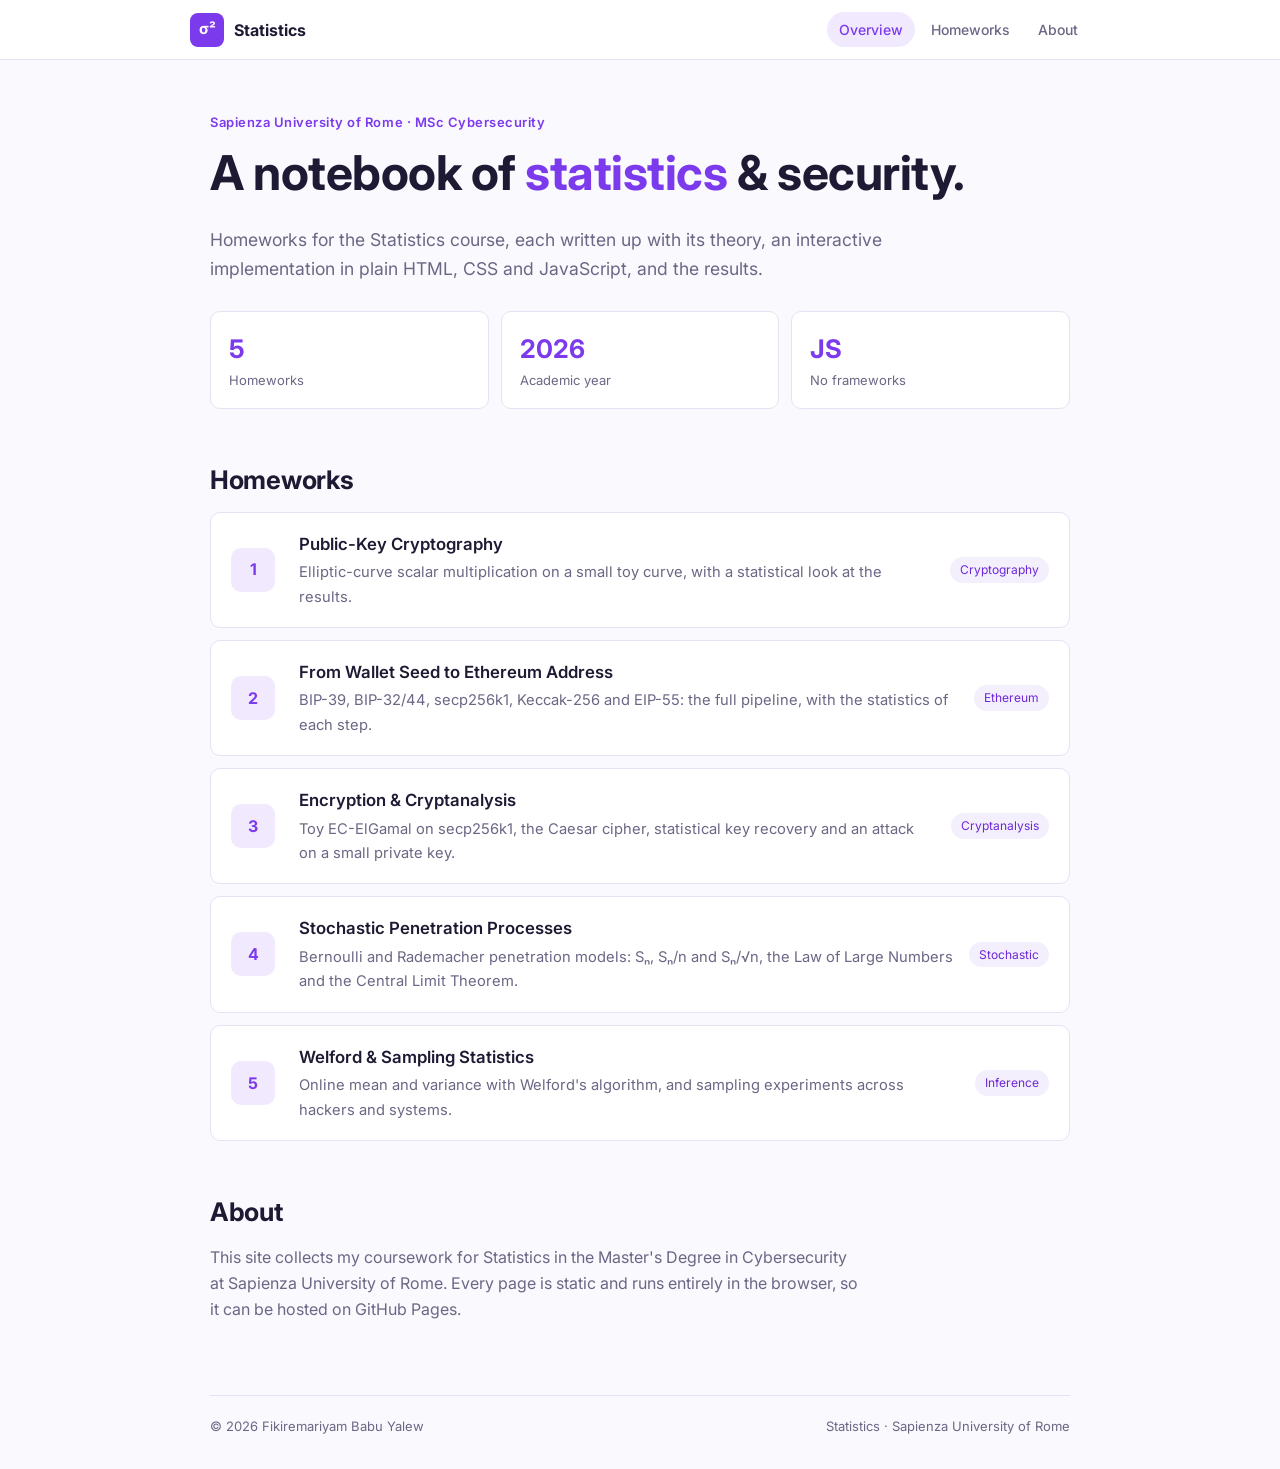
==== index.html @ 2912cd4d "home work 5" ====
<!DOCTYPE html>
<html lang="en">
<head>
  <meta charset="UTF-8">
  <meta name="viewport" content="width=device-width, initial-scale=1.0">
  <title>Statistics Notebook | Fikiremariyam Babu Yalew</title>
  <link rel="preconnect" href="https://fonts.googleapis.com">
  <link href="https://fonts.googleapis.com/css2?family=Fraunces:opsz,wght@9..144,500;9..144,700&family=Inter:wght@400;500;600&family=JetBrains+Mono:wght@400;600&display=swap" rel="stylesheet">
  <link rel="stylesheet" href="assets/css/theme.css">
</head>
<body>
  <div class="layout">

    <!-- SIDEBAR -->
    <aside class="sidebar">
      <a href="index.html" class="brand">
        <span class="brand-mark">σ²</span>
        <span class="brand-text">Statistics<br><small>Notebook</small></span>
      </a>

      <nav class="side-nav" aria-label="Main navigation">
        <a href="#overview" class="active">Overview</a>
        <a href="#homeworks">Homeworks</a>
        <a href="#about">About</a>
      </nav>

      <div class="side-meta">
        <span class="meta-label">Student</span>
        <strong>Fikiremariyam Babu Yalew</strong>
        <span class="meta-label">Matricola</span>
        <strong>0000000</strong>
      </div>

      <button class="theme-toggle" type="button" aria-label="Toggle dark mode">
        <span class="icon-sun">☀</span><span class="icon-moon">☾</span>
      </button>
    </aside>

    <!-- MAIN -->
    <main class="content">

      <section id="overview" class="intro">
        <p class="eyebrow">Sapienza University of Rome · MSc Cybersecurity</p>
        <h1>A notebook of <em>statistics</em> &amp; security.</h1>
        <p class="lead">
          Homeworks for the Statistics course, each written up with its theory,
          an interactive implementation in plain HTML, CSS and JavaScript, and the results.
        </p>
        <div class="stats-row">
          <div><span class="num">5</span><span class="lbl">Homeworks</span></div>
          <div><span class="num">2026</span><span class="lbl">Academic year</span></div>
          <div><span class="num">JS</span><span class="lbl">No frameworks</span></div>
        </div>
      </section>

      <section id="homeworks" class="block">
        <header class="block-head">
          <span class="eyebrow">Index</span>
          <h2>Homeworks</h2>
        </header>

        <ol class="hw-list">
          <li>
            <a href="homeworks/hw1-ecc/index.html">
              <span class="hw-num">1</span>
              <span class="hw-body">
                <span class="hw-title">Public-Key Cryptography</span>
                <span class="hw-desc">Elliptic-curve scalar multiplication on a small toy curve, with a statistical look at the results.</span>
              </span>
              <span class="hw-tag">Cryptography</span>
            </a>
          </li>
          <li>
            <a href="homeworks/hw2-wallet/index.html">
              <span class="hw-num">2</span>
              <span class="hw-body">
                <span class="hw-title">From Wallet Seed to Ethereum Address</span>
                <span class="hw-desc">BIP-39, BIP-32/44, secp256k1, Keccak-256 and EIP-55: the full pipeline, with the statistics of each step.</span>
              </span>
              <span class="hw-tag">Ethereum</span>
            </a>
          </li>
          <li>
            <a href="homeworks/hw3-cryptanalysis/index.html">
              <span class="hw-num">3</span>
              <span class="hw-body">
                <span class="hw-title">Encryption &amp; Cryptanalysis</span>
                <span class="hw-desc">Toy EC-ElGamal on secp256k1, the Caesar cipher, statistical key recovery and an attack on a small private key.</span>
              </span>
              <span class="hw-tag">Cryptanalysis</span>
            </a>
          </li>
          <li>
            <a href="homeworks/hw4-stochastic/index.html">
              <span class="hw-num">4</span>
              <span class="hw-body">
                <span class="hw-title">Stochastic Penetration Processes</span>
                <span class="hw-desc">Bernoulli and Rademacher penetration models: Sₙ, Sₙ/n and Sₙ/√n, the Law of Large Numbers and the Central Limit Theorem.</span>
              </span>
              <span class="hw-tag">Stochastic</span>
            </a>
          </li>
          <li>
            <a href="homeworks/hw5-welford/index.html">
              <span class="hw-num">5</span>
              <span class="hw-body">
                <span class="hw-title">Welford &amp; Sampling Statistics</span>
                <span class="hw-desc">Online mean and variance with Welford's algorithm, and sampling experiments across hackers and systems.</span>
              </span>
              <span class="hw-tag">Inference</span>
            </a>
          </li>
        </ol>
      </section>

      <section id="about" class="block about">
        <header class="block-head">
          <span class="eyebrow">Colophon</span>
          <h2>About</h2>
        </header>
        <p>
          This site collects my coursework for Statistics in the Master's Degree in
          Cybersecurity at Sapienza University of Rome. Every page is static and runs
          entirely in the browser, so it can be hosted on GitHub Pages.
        </p>
      </section>

      <footer class="foot">
        <span>© <span data-year></span> Fikiremariyam Babu Yalew</span>
        <span>Statistics · Sapienza University of Rome</span>
      </footer>
    </main>
  </div>

  <script src="assets/js/main.js"></script>
</body>
</html>
---- assets/css/theme.css ----
/* =========================================
   Statistics Notebook — theme
   Simple light theme with purple accent, top bar + single column
   ========================================= */

:root {
  --bg: #faf9fe;
  --surface: #ffffff;
  --surface-2: #f3effc;
  --ink: #1f1a33;
  --muted: #6b6785;
  --line: #e7e2f3;
  --accent: #7c3aed;      /* purple */
  --accent-dark: #6d28d9;
  --accent-soft: #f1eafe;
  --accent-2: #db2777;    /* pink, second chart series */
  --code-bg: #f5f2fc;

  --serif: "Inter", system-ui, sans-serif;
  --sans: "Inter", system-ui, sans-serif;
  --mono: "JetBrains Mono", ui-monospace, monospace;
  --radius: 10px;
}

* { box-sizing: border-box; }
html { scroll-behavior: smooth; scroll-padding-top: 72px; }
body {
  margin: 0; background: var(--bg); color: var(--ink);
  font: 16px/1.65 var(--sans); -webkit-font-smoothing: antialiased;
}
a { color: inherit; text-decoration: none; }
a:focus-visible, button:focus-visible { outline: 2px solid var(--accent); outline-offset: 3px; }
h1, h2, h3 { font-family: var(--sans); font-weight: 700; line-height: 1.2; margin: 0 0 .5em; letter-spacing: -.01em; }
code, pre, kbd { font-family: var(--mono); font-size: .9em; }
code { background: var(--code-bg); color: var(--accent-dark); padding: .1em .35em; border-radius: 4px; }
pre { background: var(--code-bg); padding: 16px; border-radius: var(--radius); overflow-x: auto; border: 1px solid var(--line); }
pre code { color: var(--ink); background: none; padding: 0; }

/* ---------- Layout: top bar + one centred column ---------- */
.layout { display: block; min-height: 100vh; }

.sidebar {
  position: sticky; top: 0; z-index: 10;
  display: flex; align-items: center; gap: 24px;
  padding: 12px max(16px, calc((100% - 900px) / 2));
  background: rgba(255, 255, 255, .92); backdrop-filter: blur(8px);
  border-bottom: 1px solid var(--line);
}
.brand { display: flex; align-items: center; gap: 10px; flex-shrink: 0; }
.brand-mark {
  width: 34px; height: 34px; display: grid; place-items: center;
  background: var(--accent); color: #fff; border-radius: 8px;
  font-size: 15px; font-weight: 700;
}
.brand-text { font-weight: 700; line-height: 1; }
.brand-text br, .brand-text small { display: none; }

.side-nav { display: flex; gap: 4px; overflow-x: auto; scrollbar-width: none; margin-left: auto; }
.side-nav::-webkit-scrollbar { display: none; }
.side-nav a { padding: 6px 12px; border-radius: 999px; color: var(--muted); font-size: 14px; font-weight: 500; white-space: nowrap; }
.side-nav a:hover { color: var(--accent); background: var(--accent-soft); }
.side-nav a.active { color: var(--accent); background: var(--accent-soft); }

.side-meta, .theme-toggle { display: none; }

.content { max-width: 900px; margin: 0 auto; padding: 48px 20px 32px; }

/* ---------- Home ---------- */
.eyebrow {
  display: inline-block; font-size: 13px; font-weight: 600; letter-spacing: .04em;
  color: var(--accent); margin: 0 0 10px;
}
.intro h1 { font-size: clamp(2rem, 5vw, 3rem); }
.intro h1 br { display: none; }
.intro h1 em { color: var(--accent); font-style: normal; }
.lead { font-size: 1.1rem; color: var(--muted); max-width: 62ch; }

.stats-row { display: grid; grid-template-columns: repeat(auto-fit, minmax(150px, 1fr)); gap: 12px; margin-top: 28px; }
.stats-row > div { background: var(--surface); border: 1px solid var(--line); border-radius: var(--radius); padding: 16px 18px; display: grid; }
.stats-row .num { font-size: 1.6rem; font-weight: 700; color: var(--accent); }
.stats-row .lbl { font-size: 13px; color: var(--muted); }

.block { margin-top: 56px; }
.block-head h2 { font-size: 1.6rem; }
.block-head .eyebrow { display: none; }

.hw-list { list-style: none; margin: 16px 0 0; padding: 0; display: grid; gap: 12px; }
.hw-list a {
  display: grid; grid-template-columns: 52px 1fr auto; gap: 16px; align-items: center;
  padding: 18px 20px; background: var(--surface); border: 1px solid var(--line); border-radius: var(--radius);
  transition: border-color .15s, box-shadow .15s;
}
.hw-list a:hover { border-color: var(--accent); box-shadow: 0 4px 16px rgba(124, 58, 237, .10); }
.hw-num {
  width: 44px; height: 44px; display: grid; place-items: center; border-radius: 10px;
  background: var(--accent-soft); color: var(--accent); font-weight: 700;
}
.hw-body { display: grid; gap: 2px; }
.hw-title { font-size: 1.05rem; font-weight: 600; }
.hw-desc { color: var(--muted); font-size: .92rem; }
.hw-tag { font-size: 12px; border-radius: 999px; padding: 3px 10px; background: var(--surface-2); color: var(--accent-dark); white-space: nowrap; }
.hw-arrow { display: none; }

.about p { max-width: 65ch; color: var(--muted); }

.foot {
  margin-top: 72px; padding-top: 20px; border-top: 1px solid var(--line);
  display: flex; flex-wrap: wrap; justify-content: space-between; gap: 8px;
  font-size: 13px; color: var(--muted);
}
.foot a:hover { color: var(--accent); }

/* ---------- Homework pages ---------- */
.hw-header { padding-bottom: 28px; border-bottom: 1px solid var(--line); }
.back { font-size: 14px; color: var(--muted); display: block; width: fit-content; margin-bottom: 20px; }
.back:hover { color: var(--accent); }
.hw-header h1 { font-size: clamp(1.8rem, 4.5vw, 2.6rem); }
.hw-header .lead { margin: 0; }

.part { margin-top: 52px; }
.part-num {
  display: inline-block; font-size: 12px; font-weight: 600; color: var(--accent);
  background: var(--accent-soft); border-radius: 999px; padding: 2px 10px; margin-bottom: 8px;
}
.part h2 { font-size: 1.5rem; }
.part p, .part li { max-width: 72ch; }

.panel { background: var(--surface); border: 1px solid var(--line); border-radius: var(--radius); padding: 20px; margin-top: 18px; }
.panel.todo { border-style: dashed; color: var(--muted); }
.panel.todo::before { content: "TODO"; display: block; font-size: 11px; font-weight: 700; letter-spacing: .1em; color: var(--accent); margin-bottom: 6px; }

.controls { display: flex; flex-wrap: wrap; gap: 14px; align-items: end; margin-bottom: 18px; }
.controls label { display: grid; gap: 4px; font-size: 13px; color: var(--muted); }
.controls input, .controls select {
  font: inherit; font-size: 14px; color: var(--ink);
  background: var(--surface); border: 1px solid var(--line); border-radius: 8px; padding: 8px 10px; min-width: 110px;
}
.controls input:focus, .controls select:focus, textarea:focus { outline: none; border-color: var(--accent); box-shadow: 0 0 0 3px var(--accent-soft); }
.btn {
  font: 600 14px var(--sans); background: var(--accent); color: #fff; border: 0;
  border-radius: 8px; padding: 10px 18px; cursor: pointer;
}
.btn:hover { background: var(--accent-dark); }
.btn.ghost { background: var(--surface); color: var(--accent); border: 1px solid var(--line); }
.btn.ghost:hover { border-color: var(--accent); background: var(--accent-soft); }

.chart { width: 100%; height: 320px; display: block; background: var(--bg); border: 1px solid var(--line); border-radius: 8px; }
.output { font-family: var(--mono); font-size: 13px; white-space: pre-wrap; margin-top: 16px; color: var(--muted); }

.formula { white-space: pre-wrap; font-family: var(--mono); background: var(--code-bg); border-left: 3px solid var(--accent); border-radius: 0 8px 8px 0; padding: 12px 16px; margin: 16px 0; overflow-x: auto; }

/* ---------- Mobile ---------- */
@media (max-width: 720px) {
  .sidebar { gap: 12px; }
  .brand-text { display: none; }
  .content { padding-top: 32px; }
  .hw-list a { grid-template-columns: 44px 1fr; }
  .hw-tag { display: none; }
}

/* ---------- Shared homework components ---------- */
.part h3 { font-size: 1.2rem; margin-top: 1.6em; }
.part ul { padding-left: 1.2em; }
.muted { color: var(--muted); }
.controls input.wide { min-width: min(420px, 70vw); }
.controls input[type="range"] { min-width: 160px; padding: 0; accent-color: var(--accent); }
.btn:disabled { opacity: .5; cursor: wait; }
.progress { font-family: var(--mono); font-size: 12px; color: var(--muted); align-self: center; }

.facts { display: grid; grid-template-columns: repeat(auto-fit, minmax(170px, 1fr)); gap: 1px; background: var(--line); border: 1px solid var(--line); border-radius: var(--radius); overflow: hidden; margin-bottom: 16px; }
.facts > div { background: var(--surface); padding: 12px 14px; display: grid; gap: 2px; }
.facts span { font-family: var(--mono); font-size: 11px; color: var(--muted); letter-spacing: .04em; }
.facts strong { font-family: var(--mono); font-size: 15px; overflow-wrap: anywhere; }

.point-chips { display: flex; flex-wrap: wrap; gap: 6px; }
.chip { font-family: var(--mono); font-size: 12px; padding: 4px 9px; border-radius: 999px; border: 1px solid var(--line); color: var(--muted); }
.chip.in { border-color: var(--accent-2); color: var(--accent-2); font-weight: 600; }

.pubkey { display: grid; gap: 4px; padding: 16px 18px; border-radius: var(--radius); background: var(--accent-soft); border-left: 4px solid var(--accent); margin-bottom: 16px; }
.pk-label { font-family: var(--mono); font-size: 11px; letter-spacing: .12em; color: var(--accent); }
.pk-value { font-family: var(--mono); font-size: 1.35rem; font-weight: 600; overflow-wrap: anywhere; }
.pk-sub { font-size: 13px; color: var(--muted); }

.table-wrap { overflow-x: auto; max-height: 460px; overflow-y: auto; border: 1px solid var(--line); border-radius: var(--radius); }
table { border-collapse: collapse; width: 100%; font-size: 14px; }
th, td { text-align: left; padding: 8px 12px; border-bottom: 1px solid var(--line); vertical-align: top; }
th { font-family: var(--mono); font-size: 11px; text-transform: uppercase; letter-spacing: .06em; color: var(--muted); background: var(--surface-2); position: sticky; top: 0; }
table.steps td { font-family: var(--mono); font-size: 13px; white-space: nowrap; }
table.compare { min-width: 680px; }
table.compare .yes { color: var(--accent-2); font-weight: 600; }
table.compare .no { color: var(--accent); font-weight: 600; }
table.compare .maybe { color: var(--muted); }
.part .table-wrap { margin: 16px 0; }

.chart-grid { display: grid; grid-template-columns: repeat(auto-fit, minmax(280px, 1fr)); gap: 20px; margin-top: 8px; }
.chart-grid figure { margin: 0; }
.chart-grid .wide-fig { grid-column: 1 / -1; }
.chart-grid figcaption { font-size: 13px; color: var(--muted); margin-top: 6px; }
.chart.small { height: 220px; }
.grid-canvas { height: 460px; }

.caption { font-family: var(--mono); font-size: 13px; white-space: pre-wrap; background: var(--code-bg); border-radius: 4px; padding: 12px 14px; margin-top: 14px; min-height: 5.5em; overflow-x: auto; }
.bits { margin-top: 10px; font-family: var(--mono); font-size: 14px; }
.bit { display: inline-block; width: 1.5em; text-align: center; padding: 2px 0; border-radius: 3px; color: var(--muted); }
.bit.done { color: var(--ink); }
.bit.cur { background: var(--accent); color: #fff; font-weight: 600; }

.panel.note h3 { margin-top: 0; }
.panel.note li { margin-bottom: .4em; }
textarea { width: 100%; font: 14px/1.5 var(--mono); color: var(--ink); background: var(--bg); border: 1px solid var(--line); border-radius: 4px; padding: 10px; resize: vertical; }
.block-label { display: block; font-family: var(--mono); font-size: 12px; color: var(--muted); margin-bottom: 6px; }
.top-gap { margin-top: 16px; }
tr.hit td { background: var(--accent-soft); font-weight: 600; }
table caption { caption-side: bottom; text-align: left; font-size: 12px; padding: 8px 12px; }
details.corpus { margin-top: 14px; }
details.corpus summary { cursor: pointer; font-family: var(--mono); font-size: 13px; color: var(--muted); margin-bottom: 8px; }
.legend { display: flex; flex-wrap: wrap; gap: 6px 18px; align-items: center; font-size: 13px; color: var(--muted); margin-top: 10px; }
.sw { display: inline-block; width: 14px; height: 3px; border-radius: 2px; margin-right: 6px; vertical-align: middle; }
.sw.s1 { background: var(--accent); } .sw.s2 { background: var(--accent-2); } .sw.s3 { background: var(--ink); }
.derivation { border-left: 2px solid var(--line); padding-left: 16px; margin: 12px 0; }
.big-code { font-size: 15px; }

/* ---------- Homework 2: wallet pipeline ---------- */
.flow { display: grid; gap: 0; max-width: 560px; margin: 8px 0 20px; }
.flow-step { display: flex; justify-content: space-between; align-items: baseline; gap: 12px; padding: 12px 16px; background: var(--surface); border: 1px solid var(--line); border-radius: var(--radius); }
.flow-step.final { border-color: var(--accent); background: var(--accent-soft); }
.flow-name { font-weight: 600; }
.flow-desc { font-family: var(--mono); font-size: 12px; color: var(--muted); text-align: right; }
.flow-arrow { position: relative; padding: 8px 0 8px 36px; font-size: 13px; color: var(--muted); }
.flow-arrow::before { content: "↓"; position: absolute; left: 14px; top: 50%; transform: translateY(-50%); color: var(--accent); font-weight: 700; font-size: 16px; }
.flow-arrow span { display: inline-block; font-size: 12px; font-weight: 600; color: var(--accent); background: var(--accent-soft); border-radius: 999px; padding: 1px 9px; margin-right: 8px; }

.warning { background: #fff7ed; border: 1px solid #fed7aa; color: #9a3412; border-radius: var(--radius); padding: 12px 16px; margin: 12px 0; font-size: 14px; }

.stages { display: grid; gap: 12px; margin-top: 20px; }
.stage { display: grid; grid-template-columns: 32px 1fr; gap: 12px; }
.stage-n { width: 28px; height: 28px; border-radius: 50%; background: var(--accent); color: #fff; font-size: 13px; font-weight: 700; display: grid; place-items: center; }
.stage-body { min-width: 0; border-bottom: 1px solid var(--line); padding-bottom: 14px; }
.stage-body h4 { margin: 3px 0 8px; font-size: 15px; }
.stage-note { font-size: 13px; color: var(--muted); margin: 8px 0 0; }
.hexbox, .bitbox { display: block; white-space: pre-wrap; word-break: break-all; background: var(--code-bg); color: var(--ink); padding: 10px 12px; border-radius: 8px; font-size: 13px; }
.bitbox { margin-top: 6px; font-size: 11px; color: var(--muted); }
.hexbox .lbl { color: var(--accent); font-weight: 600; }
.hexbox .dim { color: var(--muted); opacity: .6; }
.hexbox .keep, .bitbox .cs { color: var(--accent); }
.hexbox.addr { font-size: 15px; }
.hexbox .up { color: var(--accent); }
.words { display: flex; flex-wrap: wrap; gap: 6px; }
.word { display: grid; grid-template-columns: auto 1fr; column-gap: 6px; align-items: baseline; background: var(--surface); border: 1px solid var(--line); border-radius: 8px; padding: 6px 10px; font-weight: 600; font-size: 14px; }
.word small { color: var(--accent); font-size: 11px; }
.word em { grid-column: 1 / -1; font-style: normal; font-family: var(--mono); font-size: 10px; color: var(--muted); font-weight: 400; }

.std-grid { display: grid; grid-template-columns: repeat(auto-fit, minmax(260px, 1fr)); gap: 14px; }
.std { background: var(--surface); border: 1px solid var(--line); border-radius: var(--radius); padding: 18px; }
.std h3 { margin: 0 0 8px; font-size: 1.1rem; color: var(--accent); }
.std h3 small { display: block; font-size: 12px; color: var(--muted); font-weight: 500; }
.std p { font-size: 14px; margin: 0 0 8px; }
.timeline { list-style: none; padding: 0; margin: 16px 0; border-left: 2px solid var(--line); }
.timeline li { display: grid; grid-template-columns: 64px 1fr; gap: 12px; padding: 8px 0 8px 18px; position: relative; max-width: none; }
.timeline li::before { content: ""; position: absolute; left: -7px; top: 15px; width: 12px; height: 12px; border-radius: 50%; background: var(--accent); border: 2px solid var(--bg); }
.timeline li.ctx::before { background: var(--line); }
.timeline li.ctx { color: var(--muted); font-size: 14px; }
.timeline .yr { font-family: var(--mono); font-weight: 600; color: var(--accent); }
.timeline li.ctx .yr { color: var(--muted); }
.clt-grid { display: grid; grid-template-columns: repeat(auto-fit, minmax(240px, 1fr)); gap: 16px; }
.clt-grid figure { margin: 0; }
.clt-grid figcaption { font-family: var(--mono); font-size: 12px; color: var(--muted); margin-top: 4px; }
.legend > span { display: inline-flex; align-items: center; }
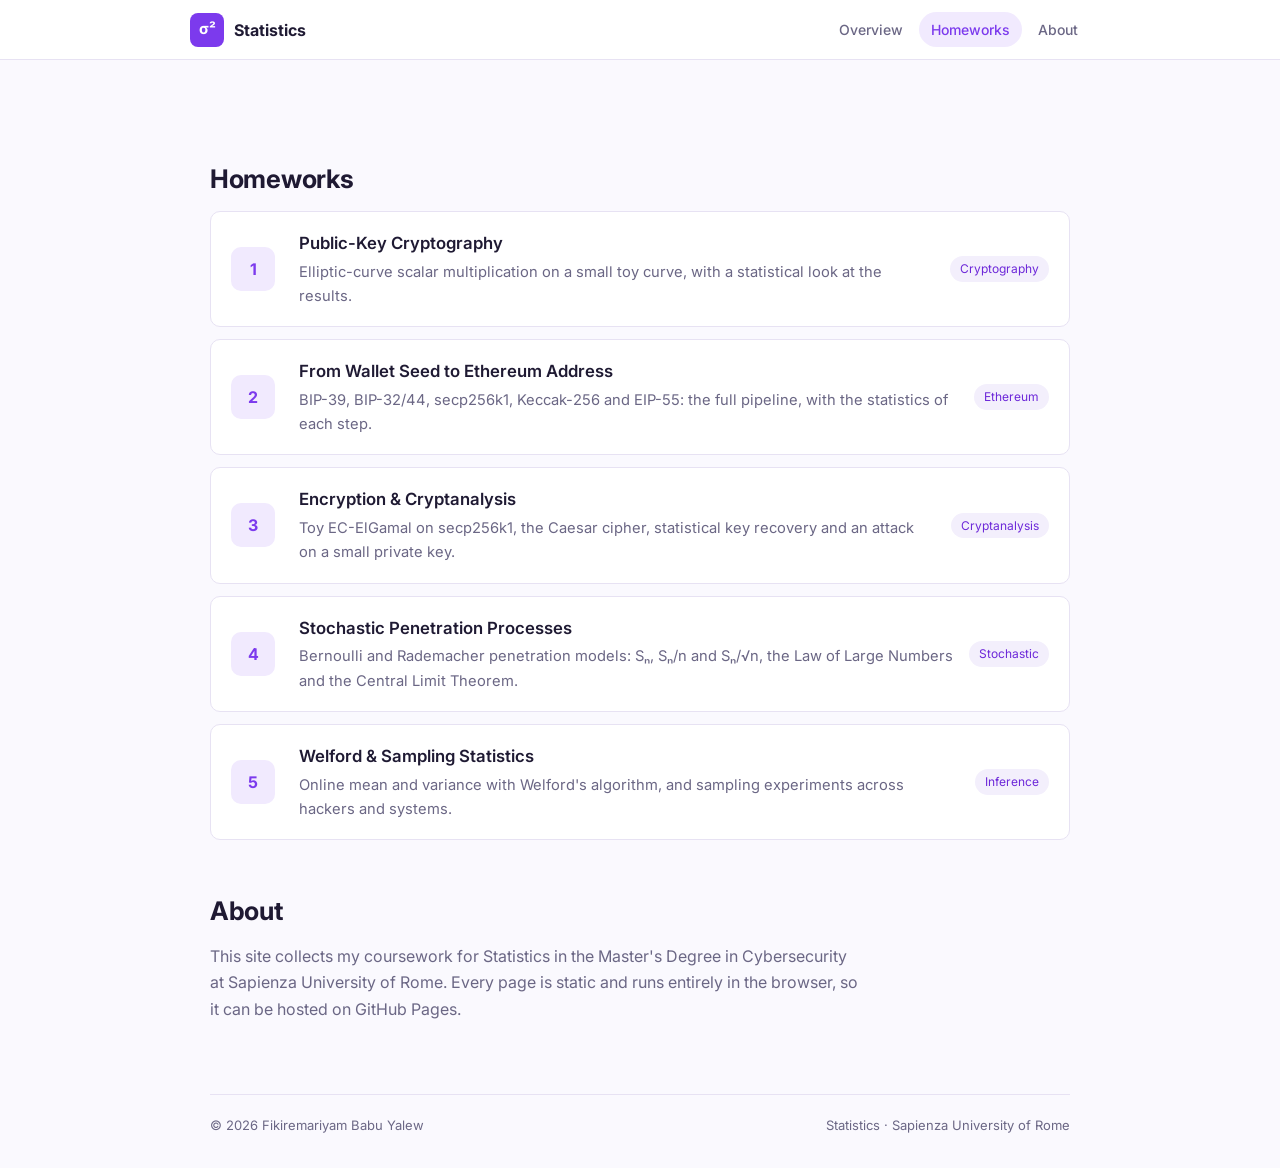
==== commit eae9b4c8: "Modify sidebar brand text and remove overview section Updated brand text in sidebar and removed over" ====
--- a/index.html
+++ b/index.html
@@ -15,7 +15,7 @@
     <aside class="sidebar">
       <a href="index.html" class="brand">
         <span class="brand-mark">σ²</span>
-        <span class="brand-text">Statistics<br><small>Notebook</small></span>
+        <span class="brand-text">Statistics<br><small>Home works </small></span>
       </a>
 
       <nav class="side-nav" aria-label="Main navigation">
@@ -38,20 +38,6 @@
 
     <!-- MAIN -->
     <main class="content">
-
-      <section id="overview" class="intro">
-        <p class="eyebrow">Sapienza University of Rome · MSc Cybersecurity</p>
-        <h1>A notebook of <em>statistics</em> &amp; security.</h1>
-        <p class="lead">
-          Homeworks for the Statistics course, each written up with its theory,
-          an interactive implementation in plain HTML, CSS and JavaScript, and the results.
-        </p>
-        <div class="stats-row">
-          <div><span class="num">5</span><span class="lbl">Homeworks</span></div>
-          <div><span class="num">2026</span><span class="lbl">Academic year</span></div>
-          <div><span class="num">JS</span><span class="lbl">No frameworks</span></div>
-        </div>
-      </section>
 
       <section id="homeworks" class="block">
         <header class="block-head">
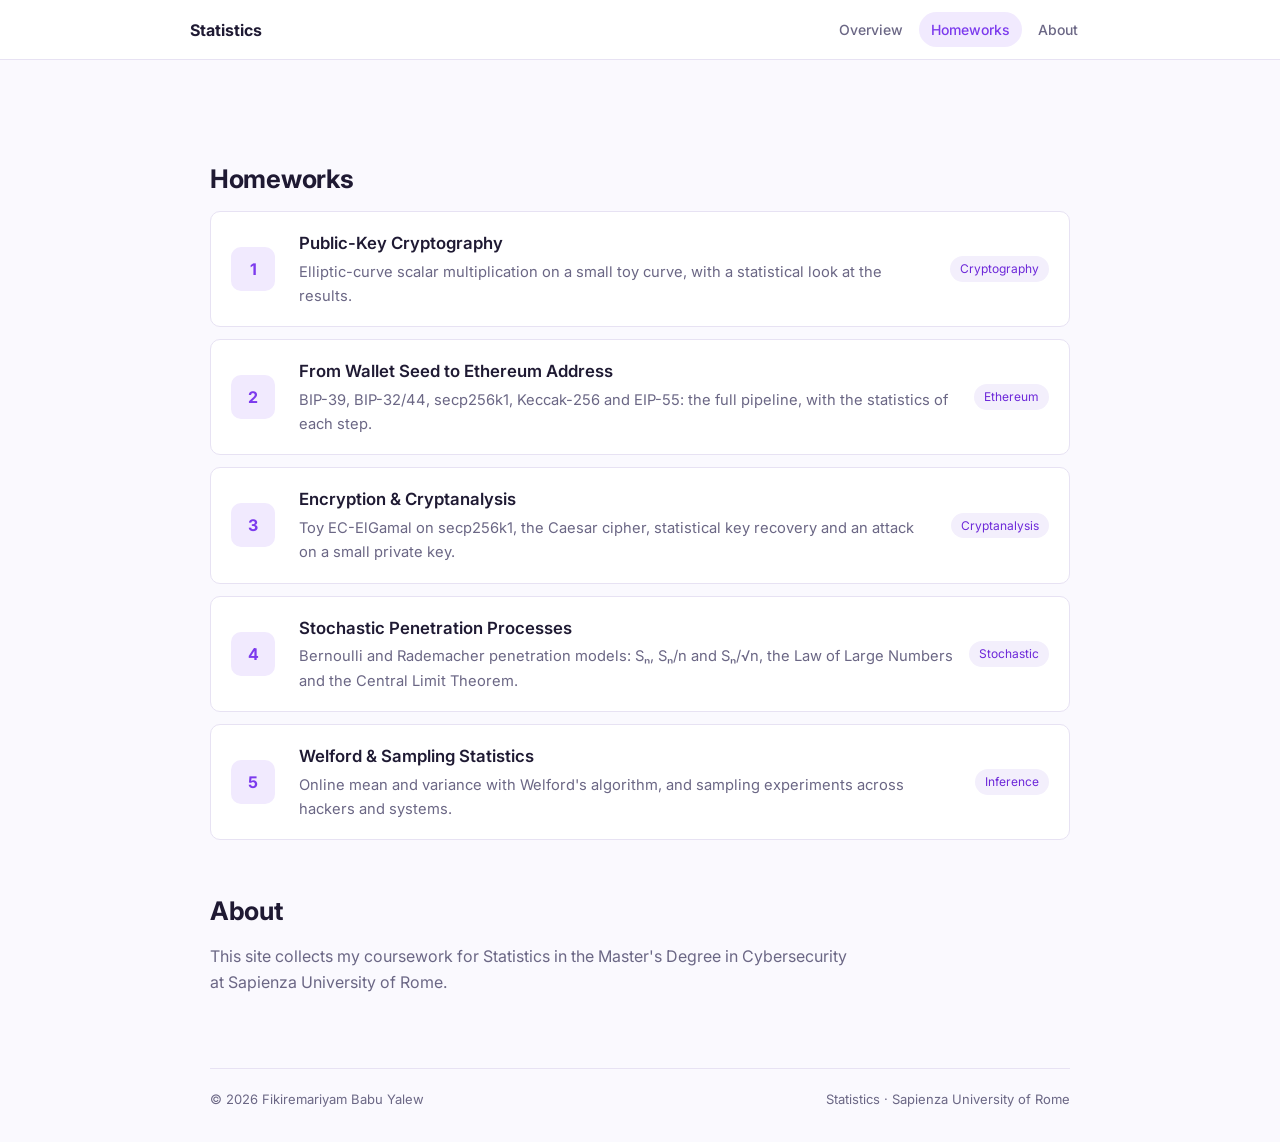
==== commit ed5ffebf: "Modify title and student matricola in index.htmlpolishing Updated the title and student matricola nu" ====
--- a/index.html
+++ b/index.html
@@ -3,7 +3,7 @@
 <head>
   <meta charset="UTF-8">
   <meta name="viewport" content="width=device-width, initial-scale=1.0">
-  <title>Statistics Notebook | Fikiremariyam Babu Yalew</title>
+  <title>Statistics  | Fikiremariyam Babu Yalew</title>
   <link rel="preconnect" href="https://fonts.googleapis.com">
   <link href="https://fonts.googleapis.com/css2?family=Fraunces:opsz,wght@9..144,500;9..144,700&family=Inter:wght@400;500;600&family=JetBrains+Mono:wght@400;600&display=swap" rel="stylesheet">
   <link rel="stylesheet" href="assets/css/theme.css">
@@ -14,7 +14,6 @@
     <!-- SIDEBAR -->
     <aside class="sidebar">
       <a href="index.html" class="brand">
-        <span class="brand-mark">σ²</span>
         <span class="brand-text">Statistics<br><small>Home works </small></span>
       </a>
 
@@ -28,7 +27,7 @@
         <span class="meta-label">Student</span>
         <strong>Fikiremariyam Babu Yalew</strong>
         <span class="meta-label">Matricola</span>
-        <strong>0000000</strong>
+        <strong>2299911</strong>
       </div>
 
       <button class="theme-toggle" type="button" aria-label="Toggle dark mode">
@@ -106,8 +105,7 @@
         </header>
         <p>
           This site collects my coursework for Statistics in the Master's Degree in
-          Cybersecurity at Sapienza University of Rome. Every page is static and runs
-          entirely in the browser, so it can be hosted on GitHub Pages.
+          Cybersecurity at Sapienza University of Rome.
         </p>
       </section>
 
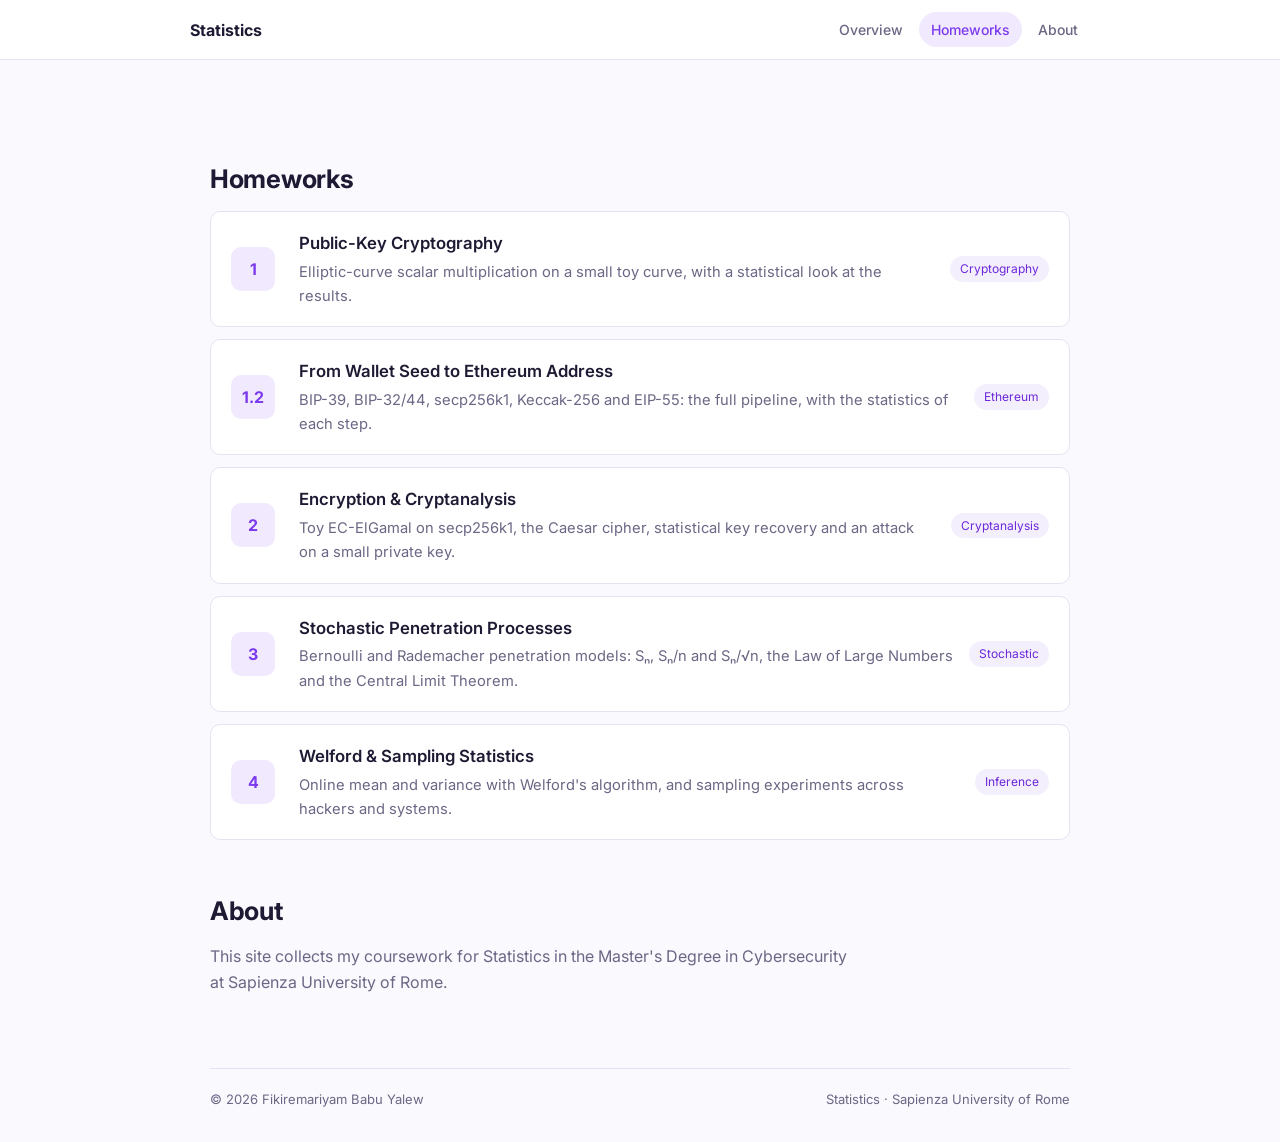
==== commit 24f59dd7: "Update homework numbers" ====
--- a/index.html
+++ b/index.html
@@ -57,7 +57,7 @@
           </li>
           <li>
             <a href="homeworks/hw2-wallet/index.html">
-              <span class="hw-num">2</span>
+              <span class="hw-num">1.2</span>
               <span class="hw-body">
                 <span class="hw-title">From Wallet Seed to Ethereum Address</span>
                 <span class="hw-desc">BIP-39, BIP-32/44, secp256k1, Keccak-256 and EIP-55: the full pipeline, with the statistics of each step.</span>
@@ -67,7 +67,7 @@
           </li>
           <li>
             <a href="homeworks/hw3-cryptanalysis/index.html">
-              <span class="hw-num">3</span>
+              <span class="hw-num">2</span>
               <span class="hw-body">
                 <span class="hw-title">Encryption &amp; Cryptanalysis</span>
                 <span class="hw-desc">Toy EC-ElGamal on secp256k1, the Caesar cipher, statistical key recovery and an attack on a small private key.</span>
@@ -77,7 +77,7 @@
           </li>
           <li>
             <a href="homeworks/hw4-stochastic/index.html">
-              <span class="hw-num">4</span>
+              <span class="hw-num">3</span>
               <span class="hw-body">
                 <span class="hw-title">Stochastic Penetration Processes</span>
                 <span class="hw-desc">Bernoulli and Rademacher penetration models: Sₙ, Sₙ/n and Sₙ/√n, the Law of Large Numbers and the Central Limit Theorem.</span>
@@ -87,7 +87,7 @@
           </li>
           <li>
             <a href="homeworks/hw5-welford/index.html">
-              <span class="hw-num">5</span>
+              <span class="hw-num">4</span>
               <span class="hw-body">
                 <span class="hw-title">Welford &amp; Sampling Statistics</span>
                 <span class="hw-desc">Online mean and variance with Welford's algorithm, and sampling experiments across hackers and systems.</span>
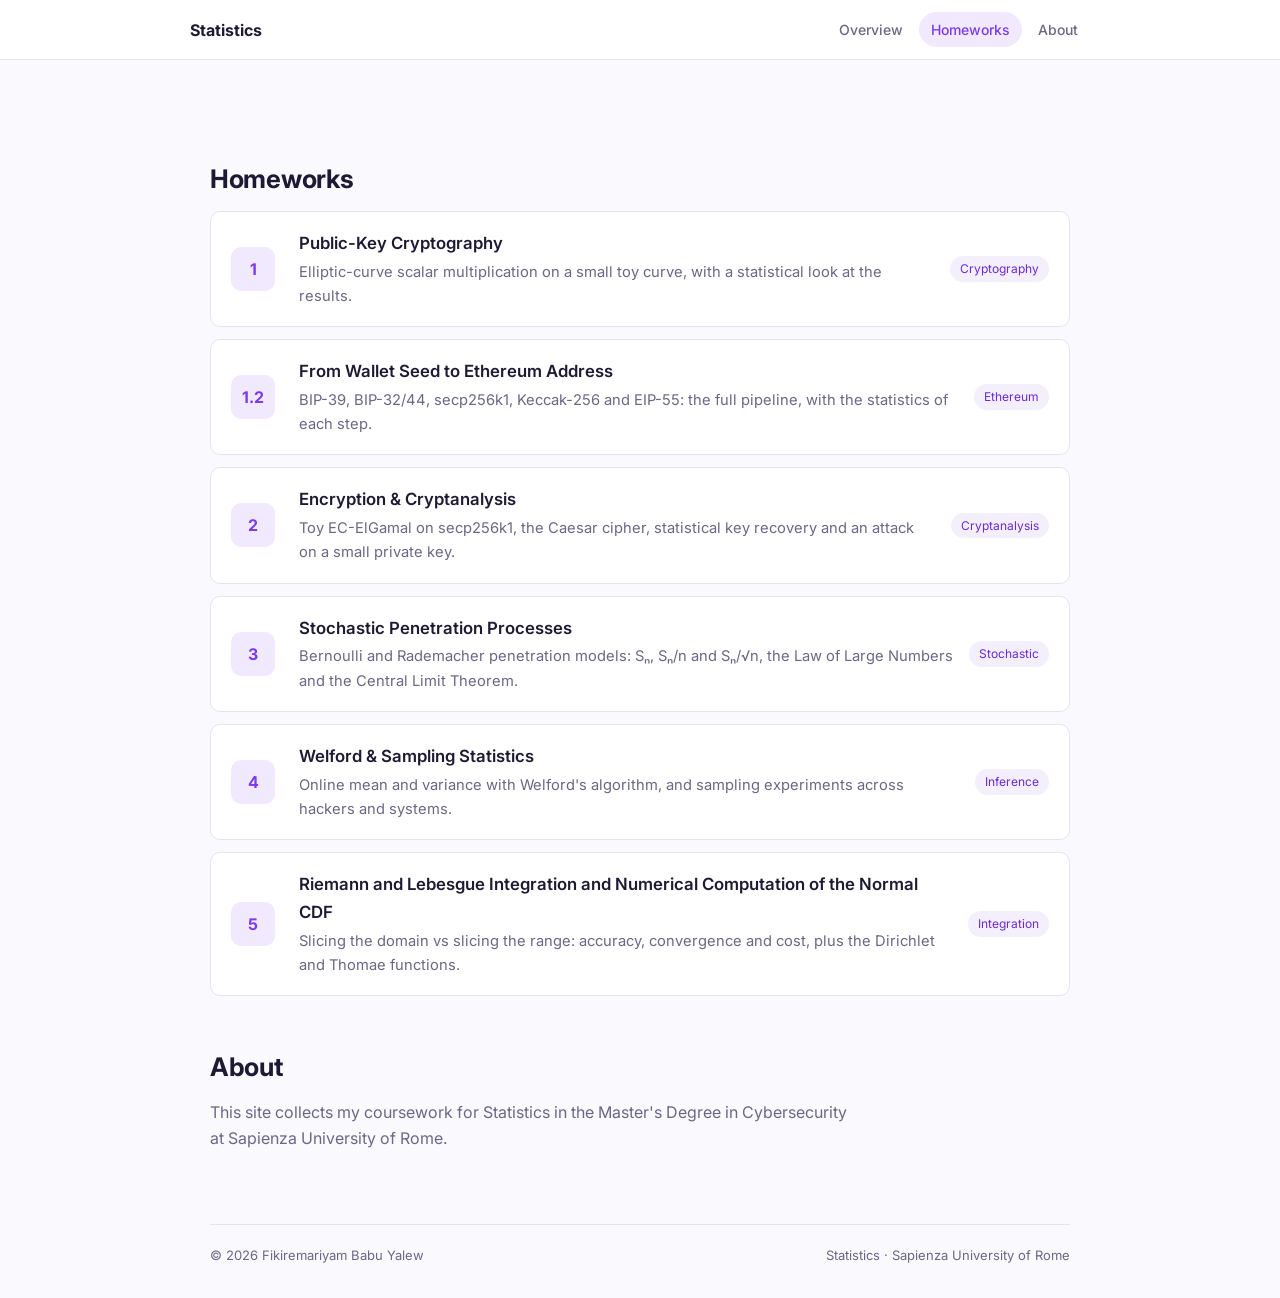
==== commit f04394a3: "ome work 5" ====
--- a/index.html
+++ b/index.html
@@ -95,6 +95,17 @@
               <span class="hw-tag">Inference</span>
             </a>
           </li>
+          <li>
+          <a href="homeworks/hw6-integration/index.html">
+            <span class="hw-num">5</span>
+            <span class="hw-body">
+              <span class="hw-title">Riemann and Lebesgue Integration and  Numerical Computation of the Normal CDF</span>
+              <span class="hw-desc">Slicing the domain vs slicing the range: accuracy, convergence and cost, plus the Dirichlet and Thomae functions.</span>
+            </span>
+            <span class="hw-tag">Integration</span>
+            <span class="hw-arrow">→</span>
+          </a>
+        </li>
         </ol>
       </section>
 
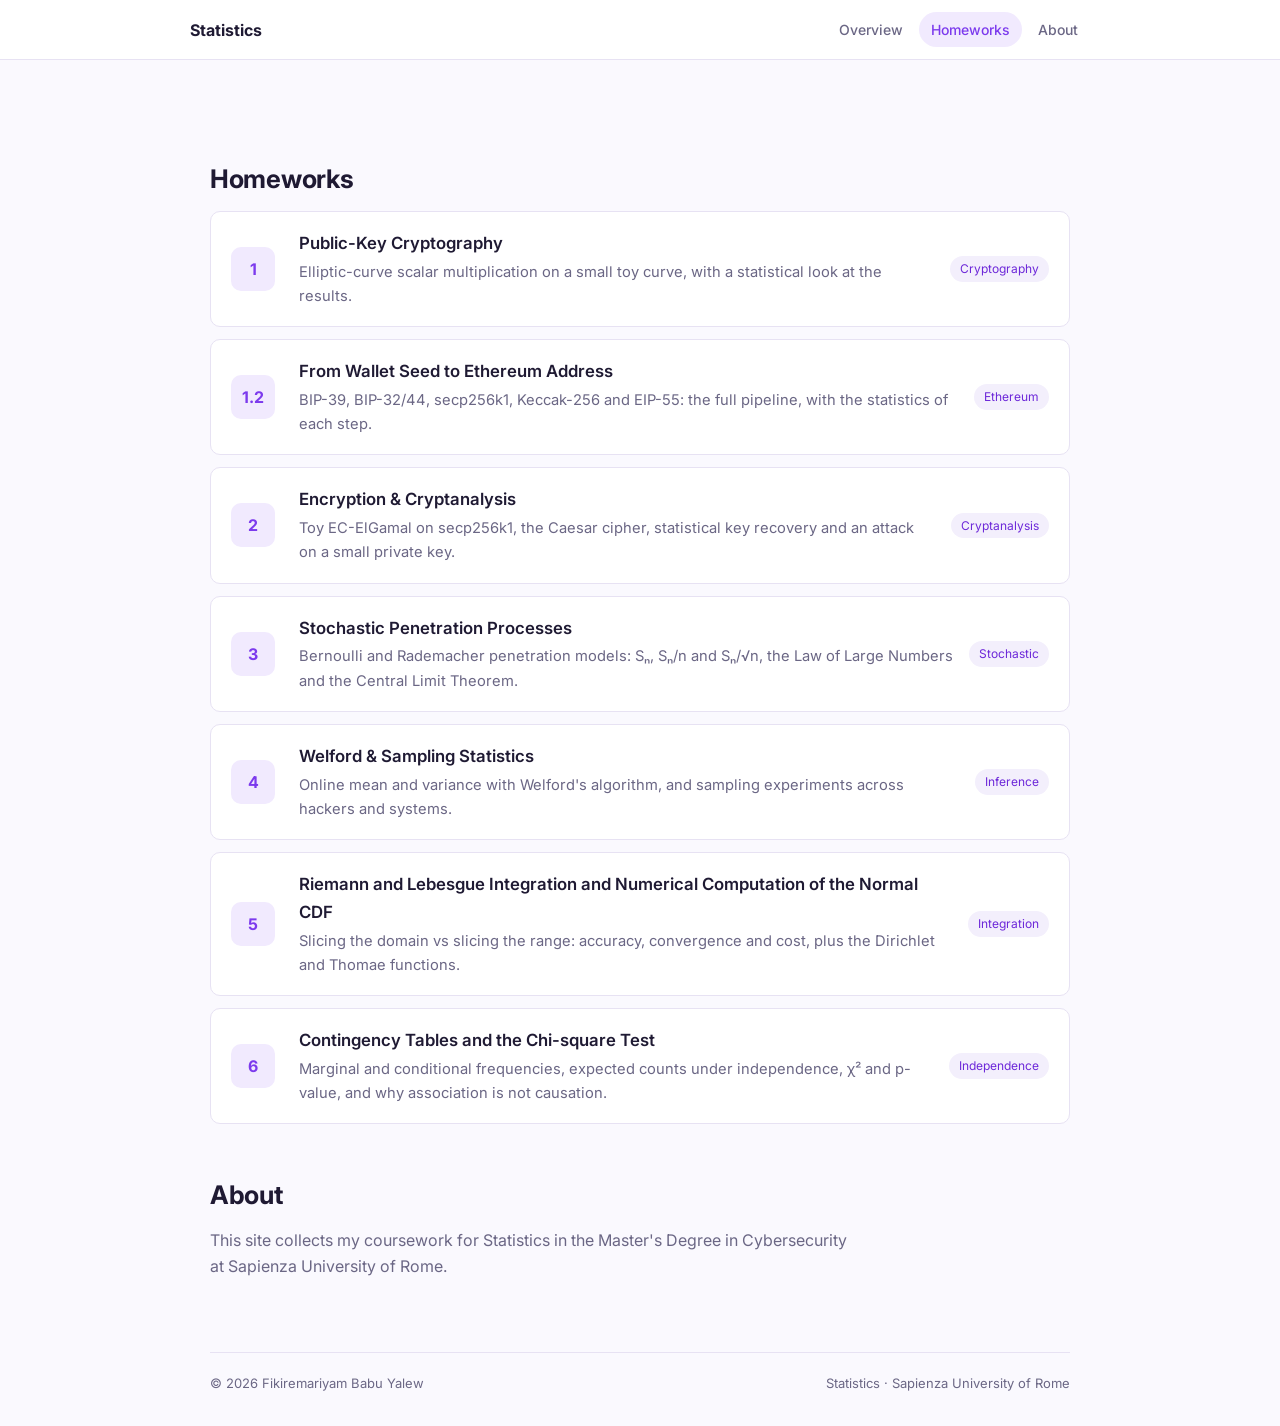
==== commit e220ca01: "homwork 6" ====
--- a/index.html
+++ b/index.html
@@ -106,6 +106,17 @@
             <span class="hw-arrow">→</span>
           </a>
         </li>
+        <li>
+  <a href="homeworks/hw7-chisquare/index.html">
+    <span class="hw-num">6</span>
+    <span class="hw-body">
+      <span class="hw-title">Contingency Tables and the Chi-square Test</span>
+      <span class="hw-desc">Marginal and conditional frequencies, expected counts under independence, χ² and p-value, and why association is not causation.</span>
+    </span>
+    <span class="hw-tag">Independence</span>
+    <span class="hw-arrow">→</span>
+  </a>
+</li>
         </ol>
       </section>
 
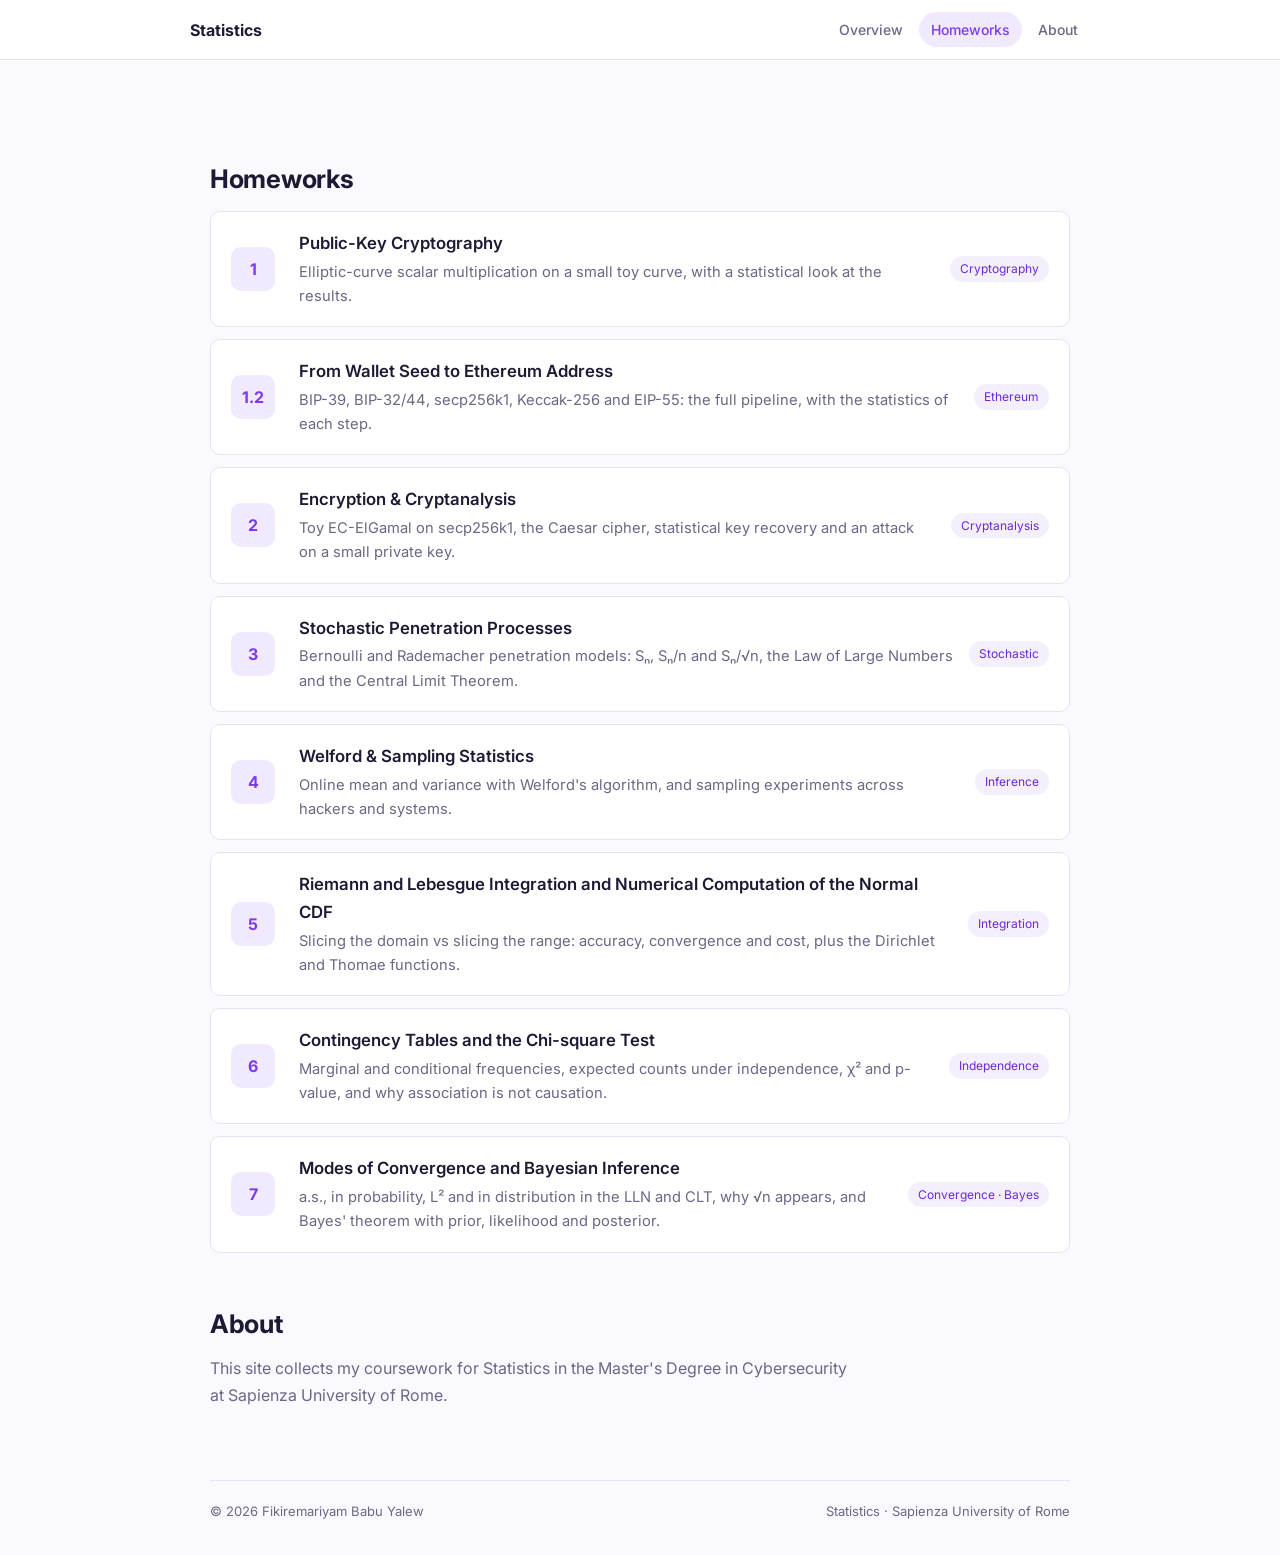
==== commit 1dde50d0: "excercise" ====
--- a/index.html
+++ b/index.html
@@ -117,6 +117,17 @@
     <span class="hw-arrow">→</span>
   </a>
 </li>
+<li>
+  <a href="homeworks/hw8-convergence-bayes/index.html">
+    <span class="hw-num">7</span>
+    <span class="hw-body">
+      <span class="hw-title">Modes of Convergence and Bayesian Inference</span>
+      <span class="hw-desc">a.s., in probability, L² and in distribution in the LLN and CLT, why √n appears, and Bayes' theorem with prior, likelihood and posterior.</span>
+    </span>
+    <span class="hw-tag">Convergence · Bayes</span>
+    <span class="hw-arrow">→</span>
+  </a>
+</li>
         </ol>
       </section>
 
